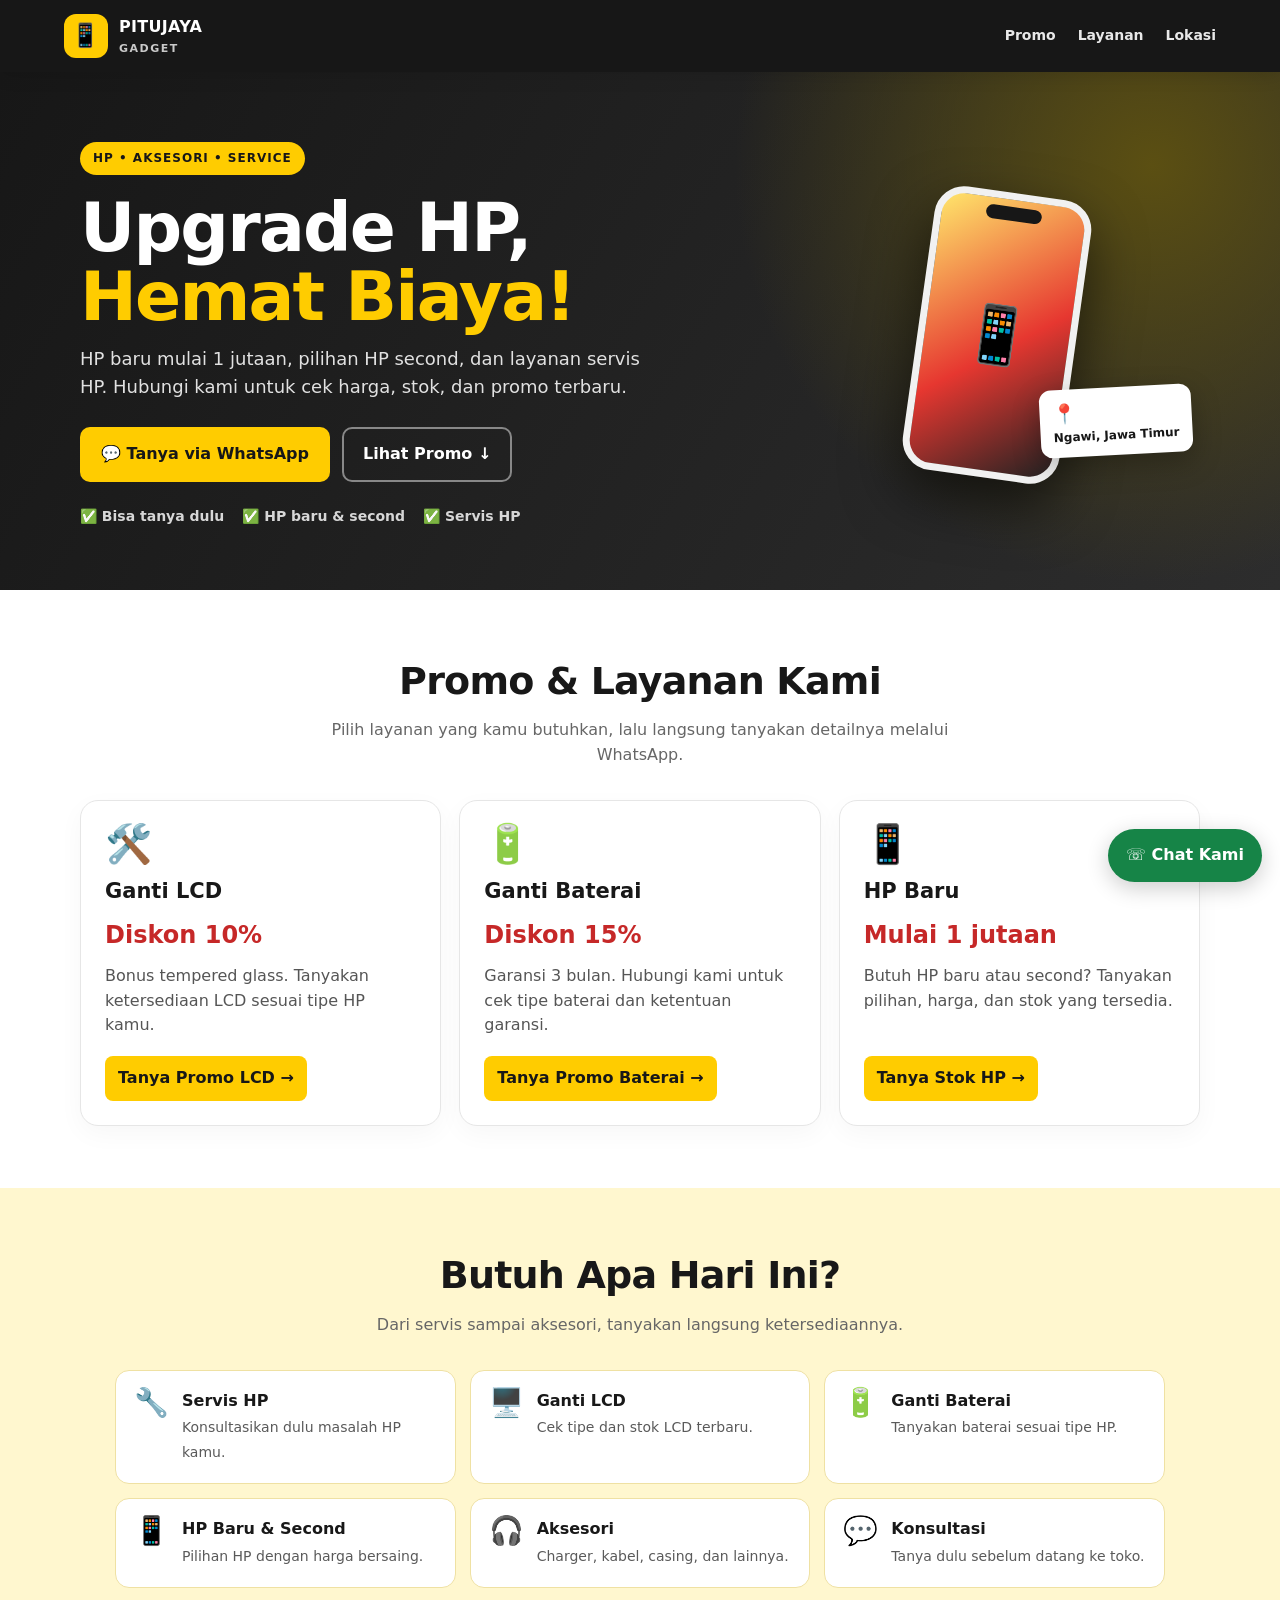
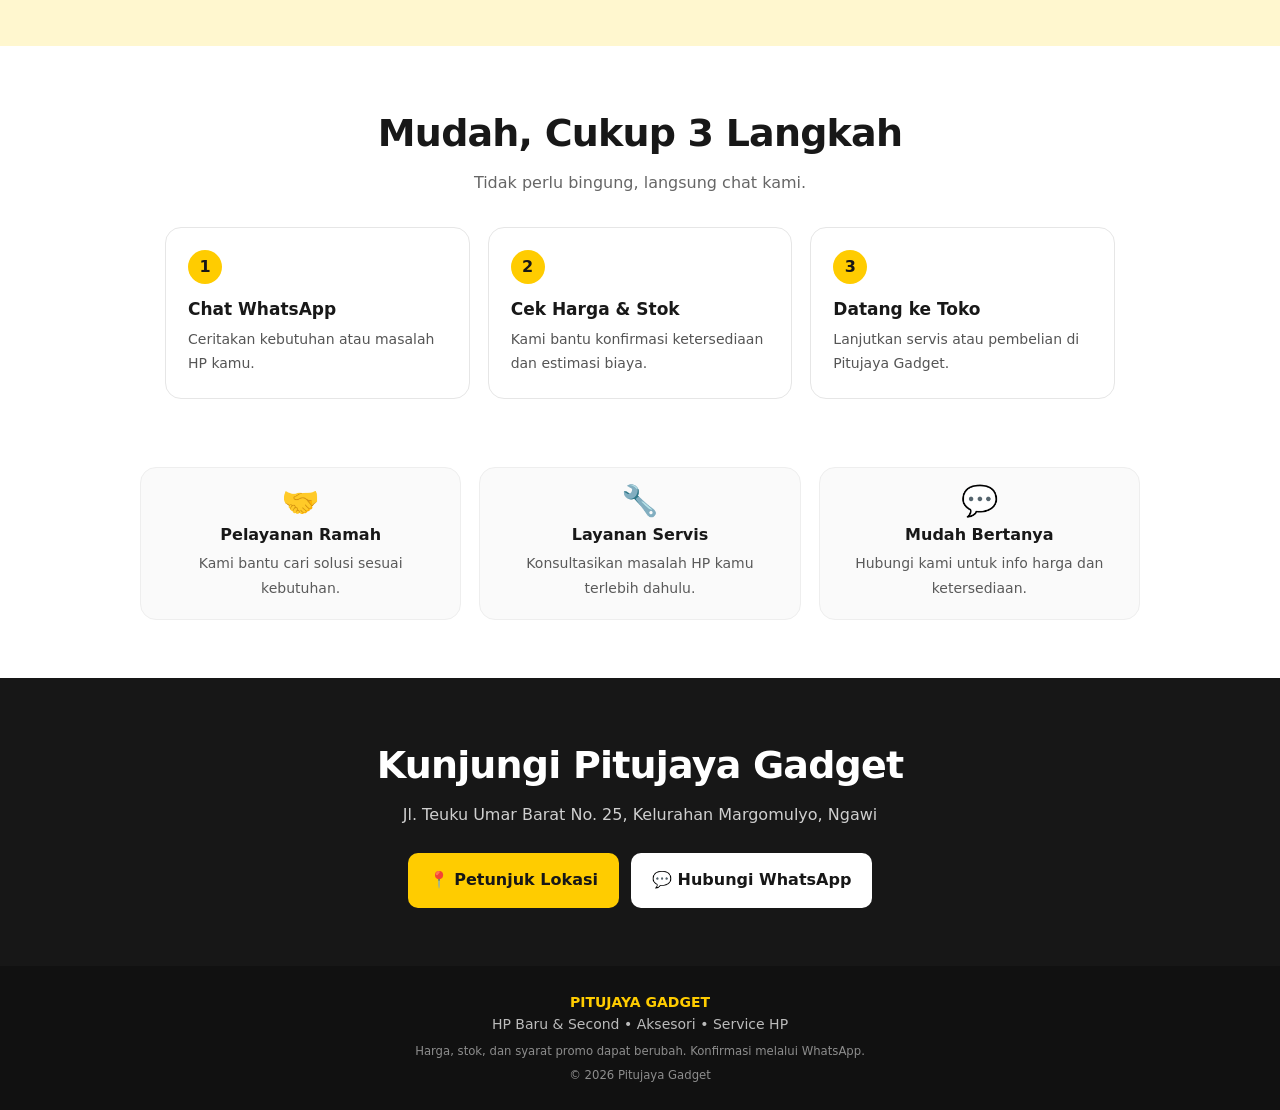
==== landing/index.html @ d05f0eaa "feat(landing): halaman toko Pitujaya Gadget di pitujaya.my.id" ====
<!doctype html>
<html lang="id">
<head>
<meta charset="utf-8">
<meta name="viewport" content="width=device-width, initial-scale=1">
<meta name="theme-color" content="#171717">
<meta name="description" content="Pitujaya Gadget — HP baru dan second, aksesori, serta layanan servis HP di Ngawi. Cek harga, stok, dan promo lewat WhatsApp.">
<meta name="robots" content="index, follow">
<link rel="canonical" href="https://pitujaya.my.id/">
<meta property="og:locale" content="id_ID">
<meta property="og:type" content="website">
<meta property="og:site_name" content="Pitujaya Gadget">
<meta property="og:title" content="Pitujaya Gadget | HP, Aksesori & Servis di Ngawi">
<meta property="og:description" content="HP baru, HP second, aksesori, dan servis HP. Tanyakan harga dan stok terbaru lewat WhatsApp.">
<meta property="og:url" content="https://pitujaya.my.id/">
<meta name="twitter:card" content="summary">
<meta name="twitter:title" content="Pitujaya Gadget | HP, Aksesori & Servis di Ngawi">
<meta name="twitter:description" content="HP baru, HP second, aksesori, dan servis HP. Tanyakan harga dan stok terbaru lewat WhatsApp.">
<title>Pitujaya Gadget | HP & Service</title>
<link rel="icon" href="data:image/svg+xml,%3Csvg xmlns='http://www.w3.org/2000/svg' viewBox='0 0 64 64'%3E%3Crect width='64' height='64' rx='14' fill='%23ffcc00'/%3E%3Ctext x='32' y='46' font-size='38' text-anchor='middle' font-family='Arial,sans-serif' font-weight='900' fill='%23171717'%3EP%3C/text%3E%3C/svg%3E">
<style>
:root{
  --yellow:#ffcc00;
  --yellow-soft:#fff7cf;
  --dark:#171717;
  --dark-2:#292929;
  --red:#c62828;
  --green:#168447;
  --muted:#666;
  --line:#e6e6e6;
  --radius:18px;
}
*{box-sizing:border-box}
html{scroll-behavior:smooth}
body{margin:0;font-family:system-ui,-apple-system,"Segoe UI",Roboto,Arial,sans-serif;color:#181818;background:#fff;line-height:1.55;-webkit-font-smoothing:antialiased}
a{color:inherit}
img{max-width:100%}
.skip{position:absolute;left:-9999px;top:0;background:var(--yellow);color:var(--dark);padding:12px 16px;z-index:20;font-weight:800;border-radius:0 0 10px 0}
.skip:focus{left:0}
header{background:var(--dark);color:#fff;padding:14px 5%;display:flex;align-items:center;justify-content:space-between;gap:16px;position:sticky;top:0;z-index:10;box-shadow:0 2px 18px #0002}
.brand{display:flex;align-items:center;gap:11px;font-weight:900;letter-spacing:.3px;text-decoration:none;color:#fff}
.logo{display:grid;place-items:center;background:var(--yellow);color:var(--dark);width:44px;height:44px;border-radius:12px;font-size:23px;flex:0 0 auto}
.brand small{display:block;font-size:11px;font-weight:700;letter-spacing:1.5px;color:#c9c9c9}
nav{display:flex;gap:22px;flex-wrap:wrap}
nav a{color:#fff;text-decoration:none;font-size:14px;font-weight:700;opacity:.9}
nav a:hover,nav a:focus-visible{color:var(--yellow);opacity:1}
.hero{background:radial-gradient(circle at 90% 18%,#5b4f12 0,transparent 34%),linear-gradient(120deg,#171717,#2d2d2d);color:#fff;padding:70px 6% 62px;overflow:hidden}
.hero-inner{max-width:1120px;margin:auto;display:grid;grid-template-columns:1.25fr .75fr;align-items:center;gap:38px}
.eyebrow{display:inline-block;background:var(--yellow);color:var(--dark);border-radius:30px;padding:7px 13px;font-size:12px;font-weight:900;letter-spacing:1px}
h1{font-size:clamp(38px,6vw,68px);line-height:1.02;margin:18px 0 14px;letter-spacing:-1.8px}
h1 span{color:var(--yellow)}
.hero p{color:#e1e1e1;font-size:18px;max-width:590px;margin:0}
.actions{display:flex;gap:12px;flex-wrap:wrap;margin-top:26px}
.btn{display:inline-flex;justify-content:center;align-items:center;gap:8px;border-radius:10px;padding:13px 19px;text-decoration:none;font-weight:900;border:2px solid transparent;transition:transform .15s ease,background .15s ease}
.btn:hover{transform:translateY(-1px)}
.btn:focus-visible{outline:3px solid #fff;outline-offset:3px}
.primary{background:var(--yellow);color:var(--dark)}
.secondary{border-color:#888;color:#fff}
.trust{display:flex;flex-wrap:wrap;gap:10px 18px;margin:24px 0 0;padding:0;list-style:none;color:#d7d7d7;font-size:14px;font-weight:600}
.trust li{display:flex;align-items:center;gap:6px}
.phone-art{min-height:280px;display:grid;place-items:center;position:relative}
.phone{width:158px;height:286px;border:7px solid #f1f1f1;border-radius:30px;background:linear-gradient(145deg,#ffe66b,#e63730 55%,#222);transform:rotate(8deg);box-shadow:0 24px 55px #0009;display:grid;place-items:center;font-size:56px;position:relative}
.phone:before{content:"";position:absolute;top:7px;width:56px;height:14px;border-radius:20px;background:var(--dark)}
.phone-note{position:absolute;right:2%;bottom:8%;background:#fff;color:var(--dark);border-radius:12px;padding:10px 13px;font-size:12px;font-weight:800;box-shadow:0 10px 28px #0004;transform:rotate(-3deg)}
.phone-note span{display:block;font-size:19px}
section{scroll-margin-top:86px}
.promo{padding:62px 6%;background:#fff}
.wrap{max-width:1120px;margin:auto}
.section-title{text-align:center;margin:0 0 8px;font-size:clamp(27px,4vw,38px);letter-spacing:-.8px}
.section-sub{text-align:center;color:var(--muted);margin:0 auto 32px;max-width:640px}
.cards{display:grid;grid-template-columns:repeat(3,1fr);gap:18px}
.card{border:1px solid var(--line);border-radius:var(--radius);padding:24px;box-shadow:0 8px 26px #00000009;display:flex;flex-direction:column;align-items:flex-start;background:#fff}
.emoji{font-size:38px;line-height:1}
.card h3{font-size:21px;margin:12px 0 5px}
.offer{font-size:24px;font-weight:900;color:var(--red);margin:4px 0}
.card p{color:#555;margin:6px 0 18px}
.card a{margin-top:auto;color:var(--dark);background:var(--yellow);padding:10px 13px;border-radius:8px;text-decoration:none;font-weight:800}
.card a:hover{background:#f0bf00}
.services{background:var(--yellow-soft);padding:58px 6%}
.service-grid{display:grid;grid-template-columns:repeat(3,1fr);gap:14px;max-width:1050px;margin:auto}
.service{background:#fff;border:1px solid #efe1a3;border-radius:14px;padding:18px;display:flex;gap:13px;align-items:flex-start}
.service .emoji{font-size:28px}
.service b{display:block;margin-bottom:2px}
.service span{color:#5a5a5a;font-size:14px}
.steps{padding:58px 6%;background:#fff}
.step-grid{display:grid;grid-template-columns:repeat(3,1fr);gap:18px;max-width:950px;margin:auto;counter-reset:step}
.step{border:1px solid var(--line);border-radius:16px;padding:22px;position:relative}
.step:before{counter-increment:step;content:counter(step);display:grid;place-items:center;width:34px;height:34px;border-radius:50%;background:var(--yellow);color:var(--dark);font-weight:900;margin-bottom:12px}
.step b{display:block;font-size:17px;margin-bottom:4px}
.step span{color:#555;font-size:14px}
.benefits{background:#fff;padding:10px 6% 58px}
.benefit-grid{max-width:1000px;margin:auto;display:grid;grid-template-columns:repeat(3,1fr);gap:18px;text-align:center}
.benefit{padding:18px;border-radius:16px;background:#fafafa;border:1px solid #eee}
.benefit .emoji{font-size:30px}
.benefit b{display:block;margin:7px 0 3px}
.benefit span{color:#5a5a5a;font-size:14px}
.location{padding:58px 6%;text-align:center;background:var(--dark);color:#fff}
.location .section-title{color:#fff}
.location p{color:#cfcfcf;max-width:680px;margin:0 auto}
.location .actions{justify-content:center}
.location .btn.dark{background:#fff;color:var(--dark)}
footer{background:#111;color:#bbb;text-align:center;padding:26px 6%;font-size:14px}
footer strong{color:var(--yellow)}
footer small{display:block;margin-top:6px;color:#8d8d8d}
.floating{position:fixed;right:18px;bottom:18px;background:var(--green);color:#fff;border-radius:50px;padding:14px 18px;text-decoration:none;font-weight:900;box-shadow:0 6px 22px #0003;z-index:12;display:inline-flex;align-items:center;gap:8px}
.floating:hover{background:#126f3b}
@media(max-width:820px){
  header{padding:12px 4%;flex-wrap:wrap}
  nav{width:100%;justify-content:space-between;gap:8px}
  nav a{font-size:13px}
  .hero{padding:46px 6% 50px}
  .hero-inner{grid-template-columns:1fr}
  .phone-art{min-height:210px;margin-top:8px}
  .phone{width:120px;height:216px;font-size:42px}
  .cards,.service-grid,.step-grid,.benefit-grid{grid-template-columns:1fr}
  .hero p{font-size:16px}
  .section-sub{margin-bottom:26px}
  .floating{right:12px;bottom:12px;padding:12px 15px;font-size:14px}
}
@media(prefers-reduced-motion:reduce){
  html{scroll-behavior:auto}
  .btn{transition:none}
  .btn:hover{transform:none}
}
</style>
<script type="application/ld+json">
{
  "@context": "https://schema.org",
  "@type": "MobilePhoneStore",
  "name": "Pitujaya Gadget",
  "url": "https://pitujaya.my.id/",
  "telephone": "+628985557579",
  "description": "Toko HP baru dan second, aksesori, serta layanan servis HP di Ngawi.",
  "address": {
    "@type": "PostalAddress",
    "streetAddress": "Jl. Teuku Umar Barat No. 25, Kelurahan Margomulyo",
    "addressLocality": "Ngawi",
    "addressRegion": "Jawa Timur",
    "addressCountry": "ID"
  },
  "hasMap": "https://www.google.com/maps/search/?api=1&query=Jl.+Teuku+Umar+Barat+No.+25+Margomulyo+Ngawi"
}
</script>
</head>
<body>
<a class="skip" href="#konten">Lewati ke konten utama</a>
<header>
  <a class="brand" href="#atas" aria-label="Pitujaya Gadget, kembali ke atas">
    <div class="logo" aria-hidden="true">📱</div>
    <div>PITUJAYA<small>GADGET</small></div>
  </a>
  <nav aria-label="Navigasi utama">
    <a href="#promo">Promo</a>
    <a href="#layanan">Layanan</a>
    <a href="#lokasi">Lokasi</a>
  </nav>
</header>
<main id="konten">
<section class="hero" id="atas">
  <div class="hero-inner">
    <div>
      <span class="eyebrow">HP • AKSESORI • SERVICE</span>
      <h1>Upgrade HP,<br><span>Hemat Biaya!</span></h1>
      <p>HP baru mulai 1 jutaan, pilihan HP second, dan layanan servis HP. Hubungi kami untuk cek harga, stok, dan promo terbaru.</p>
      <div class="actions">
        <a class="btn primary wa" data-message="Halo Pitujaya Gadget, saya ingin tanya promo dan produk." href="https://wa.me/628985557579">💬 Tanya via WhatsApp</a>
        <a class="btn secondary" href="#promo">Lihat Promo ↓</a>
      </div>
      <ul class="trust">
        <li>✅ Bisa tanya dulu</li>
        <li>✅ HP baru &amp; second</li>
        <li>✅ Servis HP</li>
      </ul>
    </div>
    <div class="phone-art" aria-label="Ilustrasi ponsel Pitujaya Gadget">
      <div class="phone" aria-hidden="true">📱</div>
      <div class="phone-note"><span>📍</span>Ngawi, Jawa Timur</div>
    </div>
  </div>
</section>
<section class="promo" id="promo">
  <div class="wrap">
    <h2 class="section-title">Promo &amp; Layanan Kami</h2>
    <p class="section-sub">Pilih layanan yang kamu butuhkan, lalu langsung tanyakan detailnya melalui WhatsApp.</p>
    <div class="cards">
      <article class="card">
        <div class="emoji" aria-hidden="true">🛠️</div>
        <h3>Ganti LCD</h3>
        <div class="offer">Diskon 10%</div>
        <p>Bonus tempered glass. Tanyakan ketersediaan LCD sesuai tipe HP kamu.</p>
        <a class="wa" data-message="Halo Pitujaya Gadget, saya ingin tanya promo ganti LCD diskon 10% plus bonus tempered glass." href="https://wa.me/628985557579">Tanya Promo LCD →</a>
      </article>
      <article class="card">
        <div class="emoji" aria-hidden="true">🔋</div>
        <h3>Ganti Baterai</h3>
        <div class="offer">Diskon 15%</div>
        <p>Garansi 3 bulan. Hubungi kami untuk cek tipe baterai dan ketentuan garansi.</p>
        <a class="wa" data-message="Halo Pitujaya Gadget, saya ingin tanya promo ganti baterai diskon 15% dengan garansi 3 bulan." href="https://wa.me/628985557579">Tanya Promo Baterai →</a>
      </article>
      <article class="card">
        <div class="emoji" aria-hidden="true">📱</div>
        <h3>HP Baru</h3>
        <div class="offer">Mulai 1 jutaan</div>
        <p>Butuh HP baru atau second? Tanyakan pilihan, harga, dan stok yang tersedia.</p>
        <a class="wa" data-message="Halo Pitujaya Gadget, saya ingin tanya pilihan HP baru mulai 1 jutaan dan stok yang tersedia." href="https://wa.me/628985557579">Tanya Stok HP →</a>
      </article>
    </div>
  </div>
</section>
<section class="services" id="layanan">
  <div class="wrap">
    <h2 class="section-title">Butuh Apa Hari Ini?</h2>
    <p class="section-sub">Dari servis sampai aksesori, tanyakan langsung ketersediaannya.</p>
    <div class="service-grid">
      <div class="service"><div class="emoji" aria-hidden="true">🔧</div><div><b>Servis HP</b><span>Konsultasikan dulu masalah HP kamu.</span></div></div>
      <div class="service"><div class="emoji" aria-hidden="true">🖥️</div><div><b>Ganti LCD</b><span>Cek tipe dan stok LCD terbaru.</span></div></div>
      <div class="service"><div class="emoji" aria-hidden="true">🔋</div><div><b>Ganti Baterai</b><span>Tanyakan baterai sesuai tipe HP.</span></div></div>
      <div class="service"><div class="emoji" aria-hidden="true">📱</div><div><b>HP Baru &amp; Second</b><span>Pilihan HP dengan harga bersaing.</span></div></div>
      <div class="service"><div class="emoji" aria-hidden="true">🎧</div><div><b>Aksesori</b><span>Charger, kabel, casing, dan lainnya.</span></div></div>
      <div class="service"><div class="emoji" aria-hidden="true">💬</div><div><b>Konsultasi</b><span>Tanya dulu sebelum datang ke toko.</span></div></div>
    </div>
  </div>
</section>
<section class="steps">
  <div class="wrap">
    <h2 class="section-title">Mudah, Cukup 3 Langkah</h2>
    <p class="section-sub">Tidak perlu bingung, langsung chat kami.</p>
    <div class="step-grid">
      <div class="step"><b>Chat WhatsApp</b><span>Ceritakan kebutuhan atau masalah HP kamu.</span></div>
      <div class="step"><b>Cek Harga &amp; Stok</b><span>Kami bantu konfirmasi ketersediaan dan estimasi biaya.</span></div>
      <div class="step"><b>Datang ke Toko</b><span>Lanjutkan servis atau pembelian di Pitujaya Gadget.</span></div>
    </div>
  </div>
</section>
<section class="benefits">
  <div class="benefit-grid">
    <div class="benefit"><div class="emoji" aria-hidden="true">🤝</div><b>Pelayanan Ramah</b><span>Kami bantu cari solusi sesuai kebutuhan.</span></div>
    <div class="benefit"><div class="emoji" aria-hidden="true">🔧</div><b>Layanan Servis</b><span>Konsultasikan masalah HP kamu terlebih dahulu.</span></div>
    <div class="benefit"><div class="emoji" aria-hidden="true">💬</div><b>Mudah Bertanya</b><span>Hubungi kami untuk info harga dan ketersediaan.</span></div>
  </div>
</section>
<section class="location" id="lokasi">
  <div class="wrap">
    <h2 class="section-title">Kunjungi Pitujaya Gadget</h2>
    <p>Jl. Teuku Umar Barat No. 25, Kelurahan Margomulyo, Ngawi</p>
    <div class="actions">
      <a class="btn primary" href="https://www.google.com/maps/search/?api=1&query=Jl.+Teuku+Umar+Barat+No.+25+Margomulyo+Ngawi" target="_blank" rel="noopener">📍 Petunjuk Lokasi</a>
      <a class="btn dark wa" data-message="Halo Pitujaya Gadget, saya ingin bertanya." href="https://wa.me/628985557579">💬 Hubungi WhatsApp</a>
    </div>
  </div>
</section>
</main>
<footer>
  <strong>PITUJAYA GADGET</strong><br>
  HP Baru &amp; Second • Aksesori • Service HP
  <small>Harga, stok, dan syarat promo dapat berubah. Konfirmasi melalui WhatsApp.</small>
  <small>© <span id="tahun">2026</span> Pitujaya Gadget</small>
</footer>
<a class="floating wa" data-message="Halo Pitujaya Gadget, saya ingin bertanya." href="https://wa.me/628985557579" aria-label="Chat WhatsApp Pitujaya Gadget">☏ Chat Kami</a>
<script>
const phone = "628985557579";
const fallback = "Halo Pitujaya Gadget, saya ingin bertanya.";
document.querySelectorAll(".wa").forEach(function (a) {
  const text = a.dataset.message || fallback;
  a.href = "https://wa.me/" + phone + "?text=" + encodeURIComponent(text);
  a.target = "_blank";
  a.rel = "noopener";
});
const tahun = document.getElementById("tahun");
if (tahun) tahun.textContent = new Date().getFullYear();
</script>
</body>
</html>
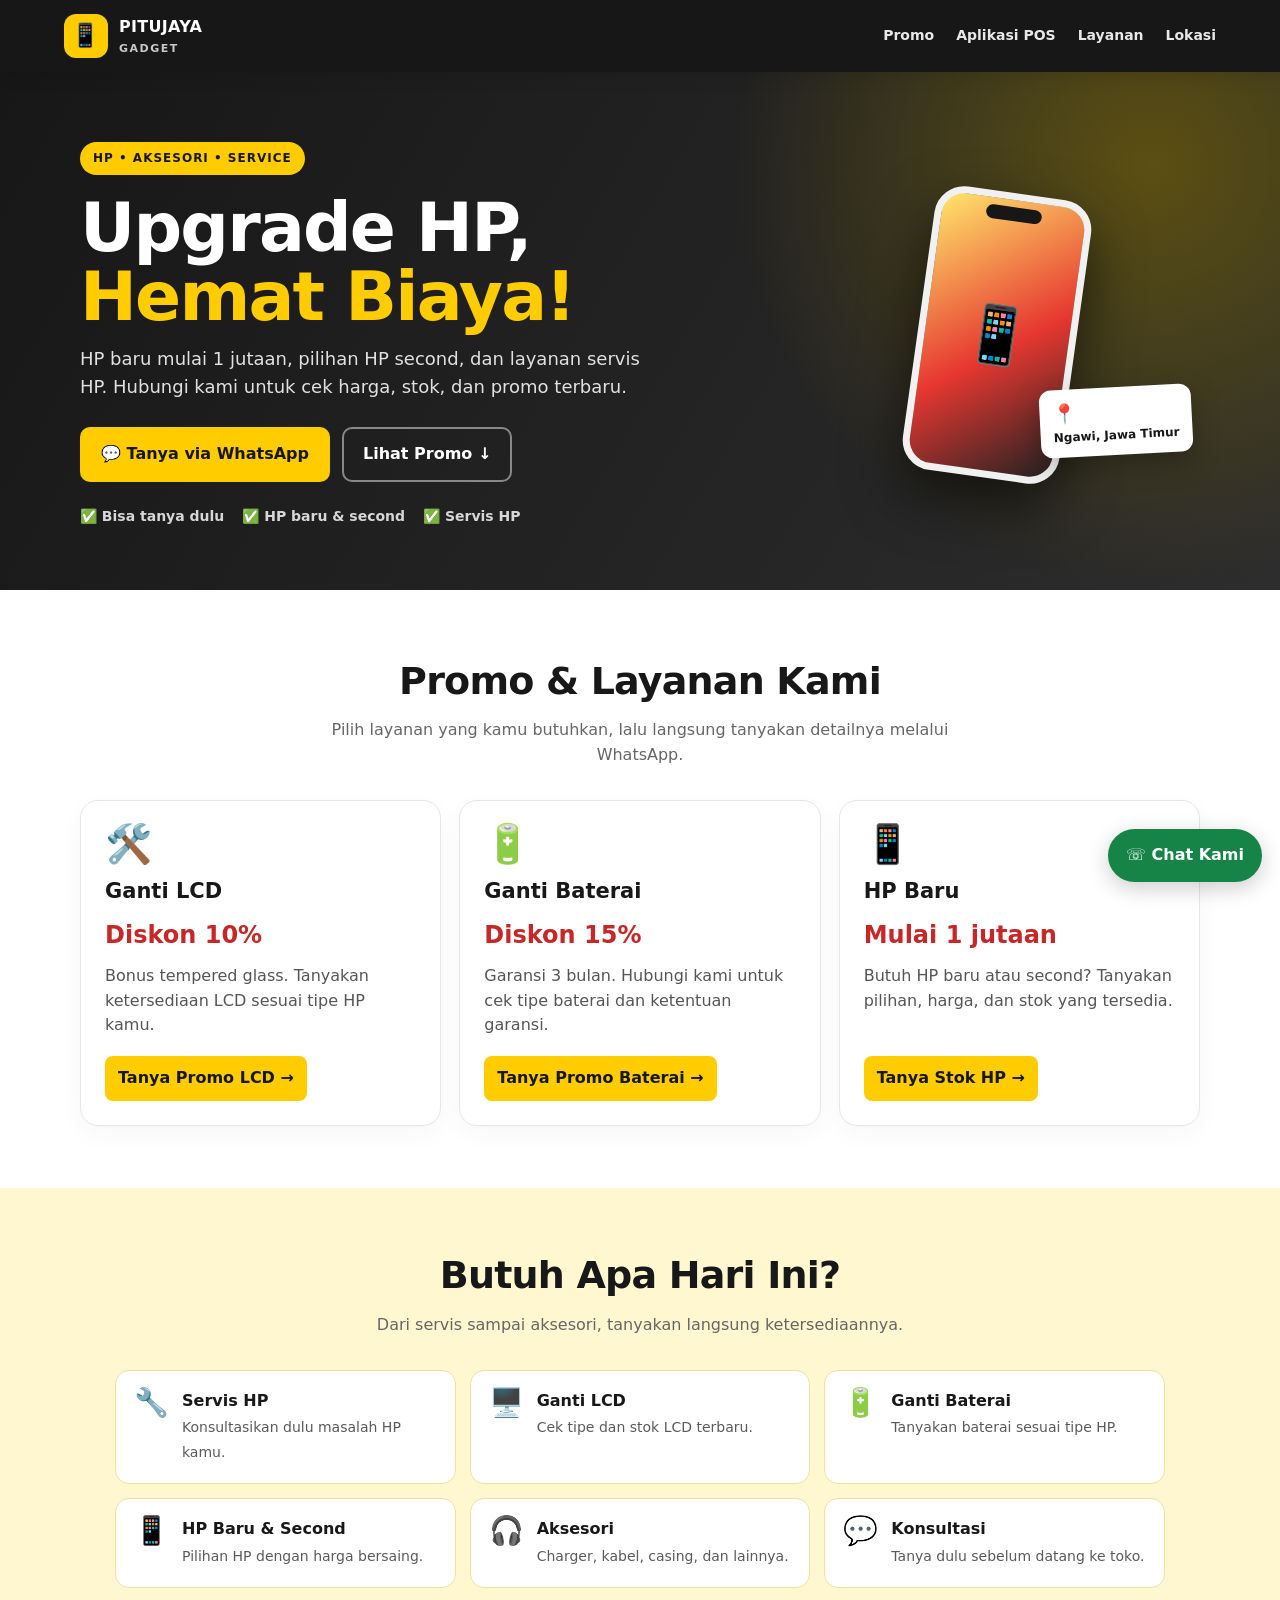
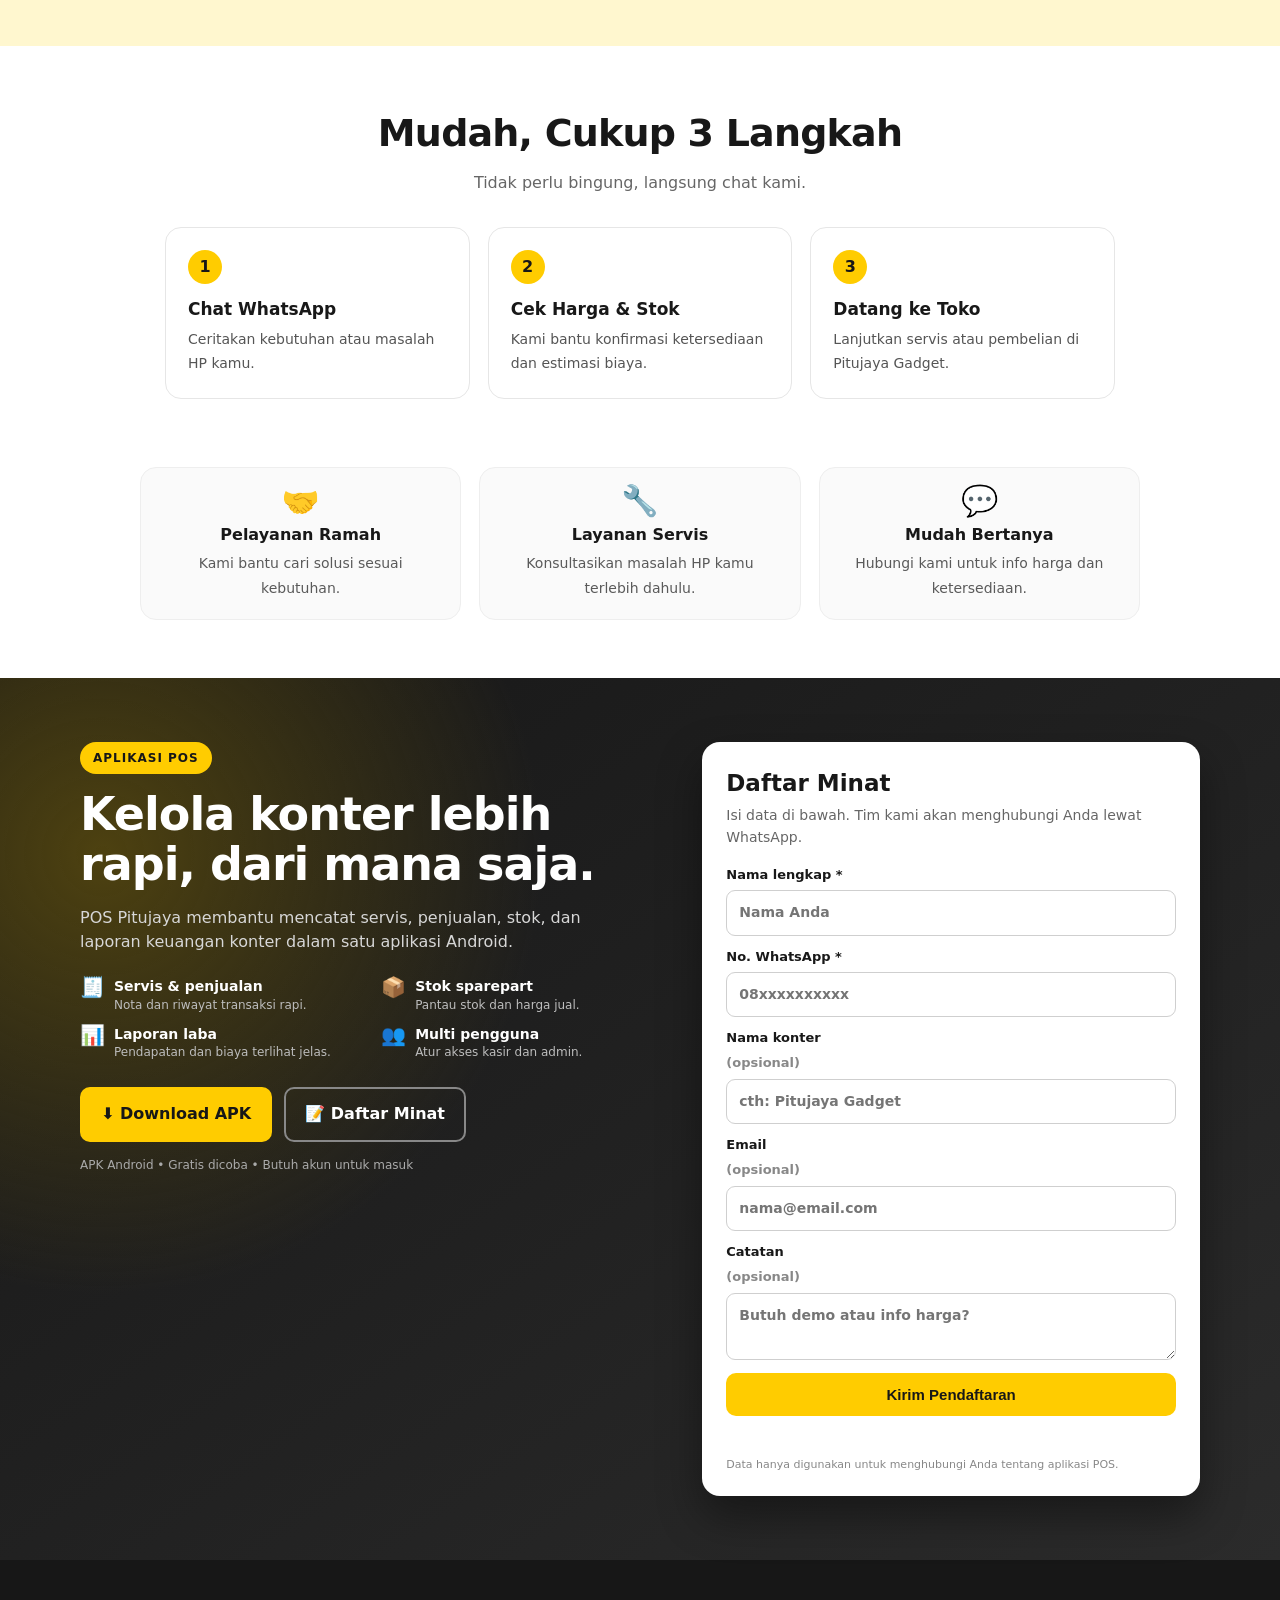
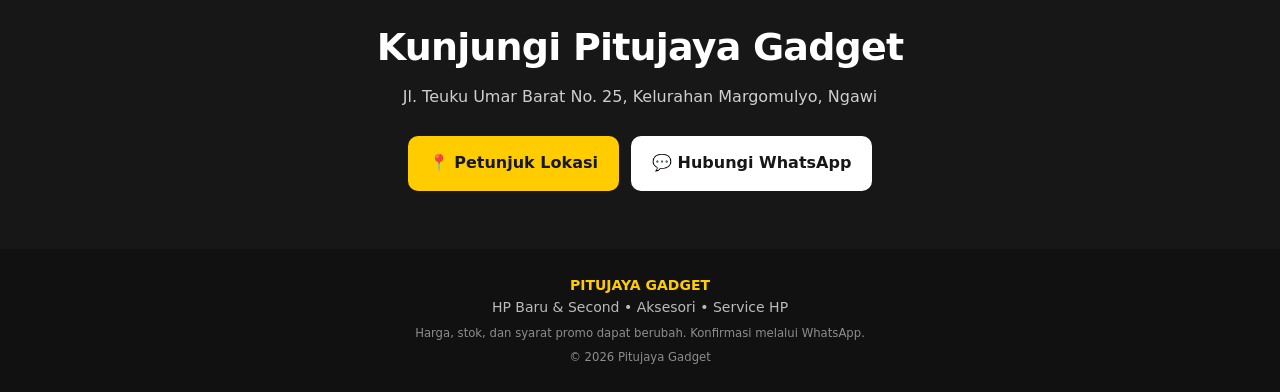
==== commit 17111290: "feat(landing): promo APK POS + pendaftaran minat pengunjung" ====
--- a/landing/index.html
+++ b/landing/index.html
@@ -94,6 +94,33 @@
 .benefit .emoji{font-size:30px}
 .benefit b{display:block;margin:7px 0 3px}
 .benefit span{color:#5a5a5a;font-size:14px}
+.pos-app{background:radial-gradient(circle at 8% 20%,#4d4110 0,transparent 32%),linear-gradient(145deg,#171717,#2b2b2b);color:#fff;padding:64px 6%}
+.pos-grid{display:grid;grid-template-columns:1.08fr .92fr;gap:38px;align-items:start}
+.pos-app h2{font-size:clamp(29px,4.5vw,46px);line-height:1.08;letter-spacing:-1px;margin:16px 0 12px}
+.pos-app p{color:#d7d7d7;max-width:560px}
+.pos-features{list-style:none;padding:0;margin:22px 0;display:grid;grid-template-columns:1fr 1fr;gap:11px 18px}
+.pos-features li{display:flex;gap:9px;align-items:flex-start;font-size:14px;line-height:1.4}
+.pos-features .emoji{font-size:20px;flex:0 0 auto}
+.pos-features b{display:block;font-size:14px}
+.pos-features small{color:#bdbdbd;display:block;font-size:12px}
+.pos-note{font-size:12px!important;color:#aaa!important;margin-top:14px}
+.lead-card{background:#fff;color:#181818;border-radius:var(--radius);padding:24px;box-shadow:0 20px 44px #0006}
+.lead-card h3{margin:0 0 4px;font-size:23px}
+.lead-card>p{margin:0 0 16px;color:#666;font-size:14px}
+.lead-card form{display:grid;gap:11px}
+.lead-card label{display:grid;gap:5px;font-size:13px;font-weight:800}
+.lead-card .optional{font-weight:600;color:#888}
+.lead-card input,.lead-card textarea{width:100%;padding:11px 12px;border:1px solid #cfcfcf;border-radius:9px;font:inherit;font-size:14px;background:#fff;color:#181818}
+.lead-card input:focus,.lead-card textarea:focus{outline:2px solid var(--yellow);border-color:var(--dark)}
+.lead-card textarea{resize:vertical;min-height:58px}
+.lead-card .btn{width:100%;border:0;cursor:pointer;font-size:15px;margin-top:2px}
+.lead-card .btn:disabled{opacity:.65;cursor:wait;transform:none}
+.form-msg{min-height:19px;margin:0;font-size:13px;font-weight:700;color:#555}
+.form-msg.ok{color:var(--green)}
+.form-msg.err{color:var(--red)}
+.form-msg a{color:var(--green);font-weight:900;text-decoration:underline}
+.privacy{color:#888;font-size:11px;line-height:1.4}
+.hp-field{position:absolute!important;left:-9999px!important;width:1px!important;height:1px!important;opacity:0!important}
 .location{padding:58px 6%;text-align:center;background:var(--dark);color:#fff}
 .location .section-title{color:#fff}
 .location p{color:#cfcfcf;max-width:680px;margin:0 auto}
@@ -112,7 +139,9 @@
   .hero-inner{grid-template-columns:1fr}
   .phone-art{min-height:210px;margin-top:8px}
   .phone{width:120px;height:216px;font-size:42px}
-  .cards,.service-grid,.step-grid,.benefit-grid{grid-template-columns:1fr}
+  .cards,.service-grid,.step-grid,.benefit-grid,.pos-grid{grid-template-columns:1fr}
+  .pos-features{grid-template-columns:1fr}
+  .pos-app{padding:48px 6%}
   .hero p{font-size:16px}
   .section-sub{margin-bottom:26px}
   .floating{right:12px;bottom:12px;padding:12px 15px;font-size:14px}
@@ -151,6 +180,7 @@
   </a>
   <nav aria-label="Navigasi utama">
     <a href="#promo">Promo</a>
+    <a href="#pos">Aplikasi POS</a>
     <a href="#layanan">Layanan</a>
     <a href="#lokasi">Lokasi</a>
   </nav>
@@ -239,6 +269,41 @@
     <div class="benefit"><div class="emoji" aria-hidden="true">💬</div><b>Mudah Bertanya</b><span>Hubungi kami untuk info harga dan ketersediaan.</span></div>
   </div>
 </section>
+<section class="pos-app" id="pos">
+  <div class="wrap pos-grid">
+    <div>
+      <span class="eyebrow">APLIKASI POS</span>
+      <h2>Kelola konter lebih rapi, dari mana saja.</h2>
+      <p>POS Pitujaya membantu mencatat servis, penjualan, stok, dan laporan keuangan konter dalam satu aplikasi Android.</p>
+      <ul class="pos-features">
+        <li><span class="emoji" aria-hidden="true">🧾</span><div><b>Servis &amp; penjualan</b><small>Nota dan riwayat transaksi rapi.</small></div></li>
+        <li><span class="emoji" aria-hidden="true">📦</span><div><b>Stok sparepart</b><small>Pantau stok dan harga jual.</small></div></li>
+        <li><span class="emoji" aria-hidden="true">📊</span><div><b>Laporan laba</b><small>Pendapatan dan biaya terlihat jelas.</small></div></li>
+        <li><span class="emoji" aria-hidden="true">👥</span><div><b>Multi pengguna</b><small>Atur akses kasir dan admin.</small></div></li>
+      </ul>
+      <div class="actions">
+        <a class="btn primary" href="/download/pitujaya-pos.apk" download="Pitujaya-POS.apk">⬇️ Download APK</a>
+        <a class="btn secondary" href="#daftar">📝 Daftar Minat</a>
+      </div>
+      <p class="pos-note">APK Android • Gratis dicoba • Butuh akun untuk masuk</p>
+    </div>
+    <div class="lead-card" id="daftar">
+      <h3>Daftar Minat</h3>
+      <p>Isi data di bawah. Tim kami akan menghubungi Anda lewat WhatsApp.</p>
+      <form id="leadForm" novalidate>
+        <label>Nama lengkap *<input name="nama" required maxlength="120" autocomplete="name" placeholder="Nama Anda"></label>
+        <label>No. WhatsApp *<input name="hp" required inputmode="tel" autocomplete="tel" maxlength="20" placeholder="08xxxxxxxxxx"></label>
+        <label>Nama konter <span class="optional">(opsional)</span><input name="konter" maxlength="160" placeholder="cth: Pitujaya Gadget"></label>
+        <label>Email <span class="optional">(opsional)</span><input name="email" type="email" maxlength="160" autocomplete="email" placeholder="nama@email.com"></label>
+        <label>Catatan <span class="optional">(opsional)</span><textarea name="pesan" rows="2" maxlength="1000" placeholder="Butuh demo atau info harga?"></textarea></label>
+        <input class="hp-field" type="text" name="website" tabindex="-1" autocomplete="off" aria-hidden="true">
+        <button class="btn primary" type="submit">Kirim Pendaftaran</button>
+        <p class="form-msg" id="leadMsg" role="status" aria-live="polite"></p>
+        <small class="privacy">Data hanya digunakan untuk menghubungi Anda tentang aplikasi POS.</small>
+      </form>
+    </div>
+  </div>
+</section>
 <section class="location" id="lokasi">
   <div class="wrap">
     <h2 class="section-title">Kunjungi Pitujaya Gadget</h2>
@@ -268,6 +333,70 @@
 });
 const tahun = document.getElementById("tahun");
 if (tahun) tahun.textContent = new Date().getFullYear();
+
+const leadForm = document.getElementById("leadForm");
+if (leadForm) {
+  leadForm.addEventListener("submit", async function (ev) {
+    ev.preventDefault();
+    const msg = document.getElementById("leadMsg");
+    const btn = leadForm.querySelector("button[type=submit]");
+    const data = Object.fromEntries(new FormData(leadForm).entries());
+    const payload = {
+      nama: String(data.nama || "").trim(),
+      hp: String(data.hp || "").trim(),
+      konter: String(data.konter || "").trim(),
+      email: String(data.email || "").trim(),
+      pesan: String(data.pesan || "").trim(),
+      website: String(data.website || "").trim()
+    };
+    if (payload.website) return;
+    msg.className = "form-msg";
+    msg.textContent = "";
+    if (!payload.nama || !payload.hp) {
+      msg.className = "form-msg err";
+      msg.textContent = "Nama dan nomor WhatsApp wajib diisi.";
+      return;
+    }
+    if (payload.hp.replace(/\D/g, "").length < 9) {
+      msg.className = "form-msg err";
+      msg.textContent = "Nomor WhatsApp belum valid.";
+      return;
+    }
+    btn.disabled = true;
+    btn.textContent = "Mengirim...";
+    try {
+      const res = await fetch("/api/leads", {
+        method: "POST",
+        headers: { "Content-Type": "application/json" },
+        body: JSON.stringify(payload)
+      });
+      const out = await res.json().catch(function () { return {}; });
+      if (!res.ok) {
+        const detail = typeof out.detail === "string" ? out.detail : "Pendaftaran gagal dikirim.";
+        throw new Error(detail);
+      }
+      leadForm.reset();
+      msg.className = "form-msg ok";
+      msg.textContent = "Terima kasih! Pendaftaran diterima. Kami akan menghubungi Anda via WhatsApp. ";
+      const waFollow = document.createElement("a");
+      const waText = "Halo Pitujaya Gadget, saya sudah daftar minat aplikasi POS.\n"
+        + "Nama: " + payload.nama + "\n"
+        + "Konter: " + (payload.konter || "-") + "\n"
+        + "No. WhatsApp: " + payload.hp;
+      waFollow.href = "https://wa.me/" + phone + "?text=" + encodeURIComponent(waText);
+      waFollow.target = "_blank";
+      waFollow.rel = "noopener";
+      waFollow.textContent = "Chat sekarang →";
+      msg.appendChild(waFollow);
+    } catch (err) {
+      msg.className = "form-msg err";
+      msg.textContent = err.message || "Pendaftaran gagal dikirim. Coba lagi.";
+    } finally {
+      btn.disabled = false;
+      btn.textContent = "Kirim Pendaftaran";
+    }
+  });
+}
 </script>
 </body>
 </html>
